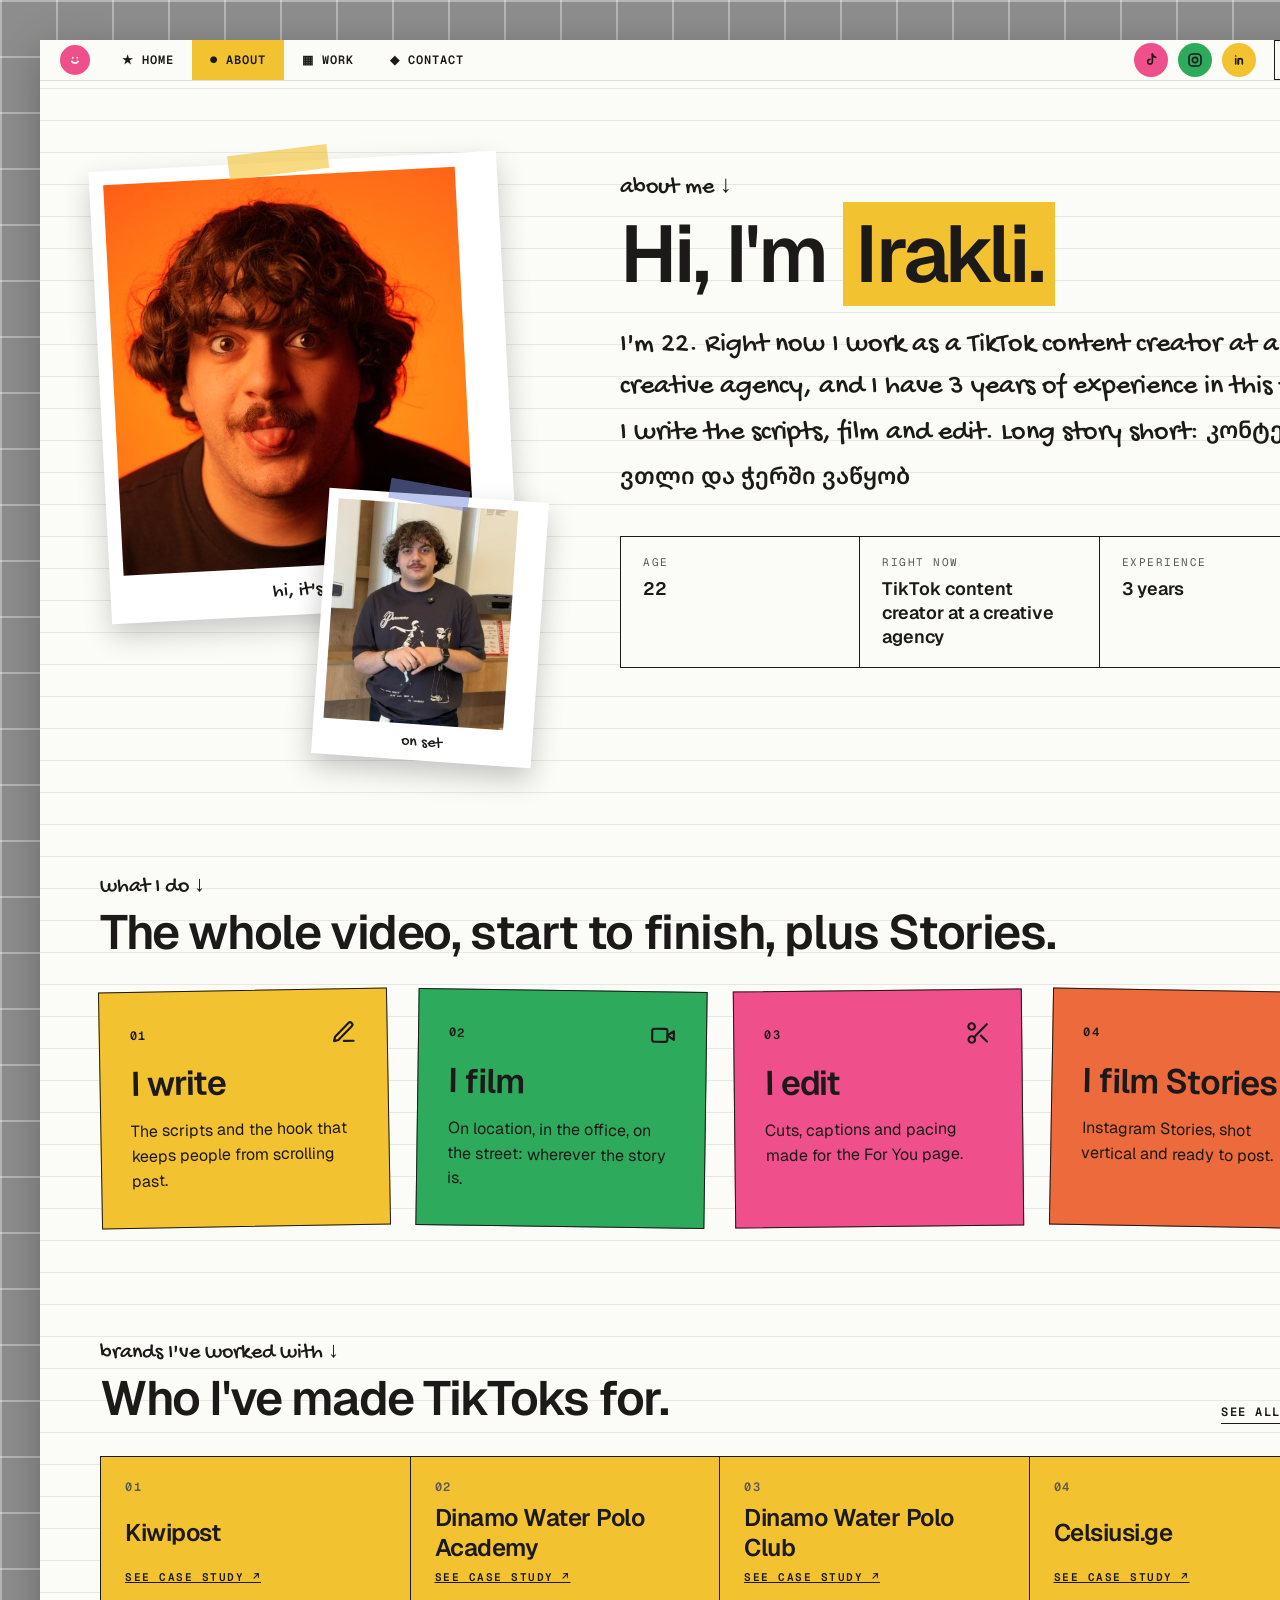
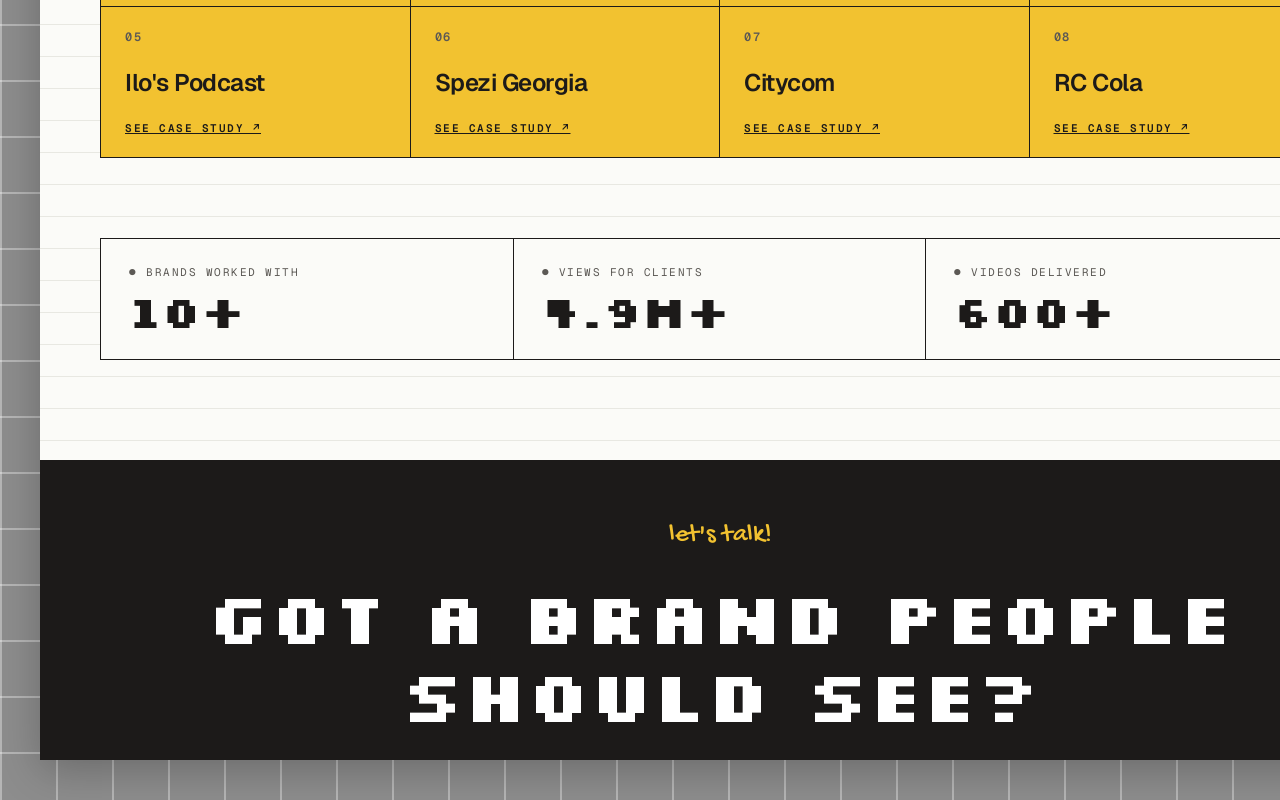
==== About.html @ 54d1d712 "Build portfolio website from the Notebook design Home, About, Work, Contact and 8 case study pages a" ====
<!doctype html>
<html lang="en">
<head>
<meta charset="utf-8">
<meta name="viewport" content="width=1440">
<title>Irakli Jashi — About</title>
<meta name="description" content="Irakli Jashi, TikTok content creator in Tbilisi. Scripting, filming and editing TikToks for brands.">
<meta property="og:title" content="Irakli Jashi — About">
<meta property="og:description" content="Irakli Jashi, TikTok content creator in Tbilisi. Scripting, filming and editing TikToks for brands.">
<meta property="og:image" content="assets/abd678a085ceefcf7ccfa65c8e2dfb7b.jpg">
<link rel="icon" href="assets/favicon.svg" type="image/svg+xml">
<link rel="stylesheet" href="https://fonts.googleapis.com/css2?family=Silkscreen:wght@400;700&amp;family=Gochi+Hand&amp;family=Geist:wght@400;500;600;700&amp;family=Geist+Mono:wght@400;500;600&amp;family=Noto+Sans+Georgian:wght@400;500;600&amp;display=swap">
<style>
body{margin:0;font-family:'Geist',sans-serif;color:#1c1a19;background:#8d8d8d}
a{color:#1c1a19;text-decoration:none}a:hover{color:#ec6a3c}
html{scroll-behavior:smooth}
.lift{transition:transform .35s cubic-bezier(.2,.8,.2,1),box-shadow .35s}
.lift:hover{transform:translateY(-8px);box-shadow:0 26px 40px rgba(0,0,0,.28)}
.wob{transition:transform .2s}
.wob:hover{transform:rotate(-3deg) scale(1.05)}
</style>
<style>#top{margin:0 auto}</style>
</head>
<body>
<div id="top" style="width: 1440px; height: 2400px; box-sizing: border-box; padding: 40px 40px; display: flex; background-color: #8d8d8d; background-image: linear-gradient(rgba(255,255,255,0.35) 2px, transparent 2px), linear-gradient(90deg, rgba(255,255,255,0.35) 2px, transparent 2px); background-size: 56px 56px; font-family: 'Geist', sans-serif">
<div style="flex-grow: 1; display: flex; flex-direction: column; background-color: #fbfbf8; background-image: repeating-linear-gradient(0deg, transparent 0px, transparent 31px, #e8e8e2 31px, #e8e8e2 32px); box-shadow: 0 10px 40px rgba(0,0,0,0.25); overflow: hidden">


<!-- NAV -->
<nav aria-label="Main" style="height: 64px; box-sizing: border-box; padding: 0 20px; display: flex; align-items: center; justify-content: space-between; background: #fbfbf8; border-bottom: 1px solid #deded7">
<div style="display: flex; align-items: center; height: 100%">
<a href="index.html" aria-label="Home" style="width: 30px; height: 30px; border-radius: 50%; background: #ef4f8a; display: flex; align-items: center; justify-content: center; margin-right: 14px">
<svg width="18" height="18" viewBox="0 0 24 24" fill="none" stroke="#ffffff" stroke-width="2.4" stroke-linecap="round"><path d="M8 14c1 1.5 2.4 2.2 4 2.2s3-.7 4-2.2"></path><path d="M9 9v.01"></path><path d="M15 9v.01"></path></svg>
</a>
<a href="index.html" style="height: 100%; display: flex; align-items: center; padding: 0 18px; font-family: 'Geist Mono', monospace; font-size: 12px; font-weight: 600; letter-spacing: 1px">★ HOME</a>
<a href="#top" style="height: 100%; display: flex; align-items: center; padding: 0 18px; font-family: 'Geist Mono', monospace; font-size: 12px; font-weight: 600; letter-spacing: 1px; background: #f2c230">● ABOUT</a>
<a href="Work.html" style="height: 100%; display: flex; align-items: center; padding: 0 18px; font-family: 'Geist Mono', monospace; font-size: 12px; font-weight: 600; letter-spacing: 1px">▦ WORK</a>
<a href="Contact.html" style="height: 100%; display: flex; align-items: center; padding: 0 18px; font-family: 'Geist Mono', monospace; font-size: 12px; font-weight: 600; letter-spacing: 1px">◆ CONTACT</a>
</div>
<div style="display: flex; align-items: center; gap: 10px">
<a class="wob" href="https://www.tiktok.com/@patrickhavingfun" aria-label="TikTok" style="width: 34px; height: 34px; border-radius: 50%; background: #ef4f8a; display: flex; align-items: center; justify-content: center; color: #1c1a19"><svg width="16" height="16" viewBox="0 0 24 24" fill="none" stroke="currentColor" stroke-width="2.4" stroke-linecap="round" stroke-linejoin="round"><path d="M14 3v11.5a3.5 3.5 0 1 1-3.5-3.5"></path><path d="M14 3c.5 2.8 2.4 4.6 5 5"></path></svg></a>
<a class="wob" href="https://www.instagram.com/__patrickkk__/" aria-label="Instagram" style="width: 34px; height: 34px; border-radius: 50%; background: #2eaa5c; display: flex; align-items: center; justify-content: center; color: #1c1a19"><svg width="16" height="16" viewBox="0 0 24 24" fill="none" stroke="currentColor" stroke-width="2.4" stroke-linecap="round" stroke-linejoin="round"><rect x="3" y="3" width="18" height="18" rx="5"></rect><circle cx="12" cy="12" r="4"></circle></svg></a>
<a class="wob" href="https://www.linkedin.com/in/irakli-jashi-490ba789/" aria-label="LinkedIn" style="width: 34px; height: 34px; border-radius: 50%; background: #f2c230; display: flex; align-items: center; justify-content: center; color: #1c1a19"><svg width="16" height="16" viewBox="0 0 24 24" fill="none" stroke="currentColor" stroke-width="2.4" stroke-linecap="round" stroke-linejoin="round"><path d="M7 10v8"></path><path d="M7 6v.01"></path><path d="M11 18v-5a3 3 0 0 1 6 0v5"></path><path d="M11 10v8"></path></svg></a>
<a href="Contact.html" style="margin-left: 8px; height: 38px; padding: 0 16px; border: 1.5px solid #1c1a19; display: flex; align-items: center; gap: 8px; font-family: 'Geist Mono', monospace; font-size: 12px; font-weight: 600; letter-spacing: 1px">♥ CONTACT</a>
</div>
</nav>


<!-- INTRO -->
<section style="position: relative; padding: 80px 60px 0; display: flex; gap: 80px; align-items: flex-start">
<div style="position: relative; width: 440px; height: 600px; flex-shrink: 0">
<div style="position: absolute; left: 0; top: 0; width: 380px; padding: 14px 14px 48px; background: #ffffff; box-shadow: 0 12px 28px rgba(0,0,0,0.2); transform: rotate(-3deg)">
<img src="assets/abd678a085ceefcf7ccfa65c8e2dfb7b.jpg" alt="Irakli Jashi sticking his tongue out against an orange backdrop" style="width: 352px; height: 391px; object-fit: cover; display: block">
<div style="position: absolute; bottom: 12px; left: 0; right: 0; text-align: center; font-family: 'Gochi Hand', cursive; font-size: 20px">hi, it's me!</div>
<span style="position: absolute; left: 140px; top: -12px; width: 100px; height: 24px; background: rgba(242,194,48,0.6); transform: rotate(-4deg)"></span>
</div>
<div style="position: absolute; right: 0; bottom: 0; width: 200px; padding: 10px 10px 36px; background: #ffffff; box-shadow: 0 12px 28px rgba(0,0,0,0.22); transform: rotate(4deg)">
<img src="assets/63efd6d18c43aeaea1e216b9ceeee329.jpg" alt="Irakli Jashi on set in a showroom, in a Paramore T-shirt with a clip-on mic" style="width: 180px; height: 220px; object-fit: cover; display: block">
<div style="position: absolute; bottom: 8px; left: 0; right: 0; text-align: center; font-family: 'Gochi Hand', cursive; font-size: 16px">on set</div>
<span style="position: absolute; left: 60px; top: -10px; width: 80px; height: 20px; background: rgba(120,140,220,0.5); transform: rotate(6deg)"></span>
</div>
</div>
<div style="flex-grow: 1; padding-top: 10px; display: flex; flex-direction: column">
<span style="font-family: 'Gochi Hand', cursive; font-size: 24px">about me ↓</span>
<h1 style="margin: 10px 0 0; font-size: 80px; line-height: 84px; font-weight: 600; letter-spacing: -2.8px">Hi, I'm <span style="background: #f2c230; padding: 0 12px">Irakli.</span></h1>
<p style="margin: 28px 0 0; font-family: 'Gochi Hand', cursive; font-size: 28px; line-height: 42px; color: #1c1a19">I'm 22. Right now I work as a TikTok content creator at a creative agency, and I have 3 years of experience in this field. I write the scripts, film and edit. Long story short: <span style="font-family: 'Noto Sans Georgian', sans-serif; font-size: 23px; font-weight: 600">კონტენტს ვთლი და ჭერში ვაწყობ</span></p>
<div style="margin-top: 36px; display: grid; grid-template-columns: repeat(3, minmax(0, 1fr)); border: 1.5px solid #1c1a19; background: #fbfbf8">
<div style="padding: 18px 22px; border-right: 1.5px solid #1c1a19; display: flex; flex-direction: column; gap: 8px"><span style="font-family: 'Geist Mono', monospace; font-size: 11px; letter-spacing: 1.5px; color: #5c5955">AGE</span><span style="font-size: 18px; line-height: 24px; font-weight: 600">22</span></div>
<div style="padding: 18px 22px; border-right: 1.5px solid #1c1a19; display: flex; flex-direction: column; gap: 8px"><span style="font-family: 'Geist Mono', monospace; font-size: 11px; letter-spacing: 1.5px; color: #5c5955">RIGHT NOW</span><span style="font-size: 18px; line-height: 24px; font-weight: 600">TikTok content creator at a creative agency</span></div>
<div style="padding: 18px 22px; display: flex; flex-direction: column; gap: 8px"><span style="font-family: 'Geist Mono', monospace; font-size: 11px; letter-spacing: 1.5px; color: #5c5955">EXPERIENCE</span><span style="font-size: 18px; line-height: 24px; font-weight: 600">3 years</span></div>
</div>
</div>
</section>

<!-- WHAT I DO -->
<section style="padding: 110px 60px 0; display: flex; flex-direction: column; gap: 32px">
<div style="display: flex; flex-direction: column; gap: 6px">
<span style="font-family: 'Gochi Hand', cursive; font-size: 22px">what I do ↓</span>
<h2 style="margin: 0; font-size: 48px; line-height: 52px; font-weight: 600; letter-spacing: -1.4px">The whole video, start to finish, plus Stories.</h2>
</div>
<div style="display: grid; grid-template-columns: repeat(4, minmax(0, 1fr)); gap: 28px">
<div class="lift" style="padding: 30px 30px 34px; background: #f2c230; color: #1c1a19; border: 1.5px solid #1c1a19; display: flex; flex-direction: column; gap: 16px; transform: rotate(-1deg)">
<div style="display: flex; justify-content: space-between; align-items: center"><span style="font-family: 'Geist Mono', monospace; font-size: 12px; font-weight: 600; letter-spacing: 1.5px">01</span><svg width="26" height="26" viewBox="0 0 24 24" fill="none" stroke="currentColor" stroke-width="2" stroke-linecap="round" stroke-linejoin="round"><path d="M12 20h9"></path><path d="M16.5 3.5a2.1 2.1 0 0 1 3 3L7 19l-4 1 1-4z"></path></svg></div>
<span style="font-size: 34px; line-height: 38px; font-weight: 600; letter-spacing: -1px">I write</span>
<span style="font-size: 16px; line-height: 25px">The scripts and the hook that keeps people from scrolling past.</span>
</div>
<div class="lift" style="padding: 30px 30px 34px; background: #2eaa5c; color: #1c1a19; border: 1.5px solid #1c1a19; display: flex; flex-direction: column; gap: 16px; transform: rotate(0.8deg)">
<div style="display: flex; justify-content: space-between; align-items: center"><span style="font-family: 'Geist Mono', monospace; font-size: 12px; font-weight: 600; letter-spacing: 1.5px">02</span><svg width="26" height="26" viewBox="0 0 24 24" fill="none" stroke="currentColor" stroke-width="2" stroke-linecap="round" stroke-linejoin="round"><rect x="2" y="6" width="14" height="12" rx="2"></rect><path d="M22 8l-6 4 6 4z"></path></svg></div>
<span style="font-size: 34px; line-height: 38px; font-weight: 600; letter-spacing: -1px">I film</span>
<span style="font-size: 16px; line-height: 25px">On location, in the office, on the street: wherever the story is.</span>
</div>
<div class="lift" style="padding: 30px 30px 34px; background: #ef4f8a; color: #1c1a19; border: 1.5px solid #1c1a19; display: flex; flex-direction: column; gap: 16px; transform: rotate(-0.6deg)">
<div style="display: flex; justify-content: space-between; align-items: center"><span style="font-family: 'Geist Mono', monospace; font-size: 12px; font-weight: 600; letter-spacing: 1.5px">03</span><svg width="26" height="26" viewBox="0 0 24 24" fill="none" stroke="currentColor" stroke-width="2" stroke-linecap="round" stroke-linejoin="round"><circle cx="6" cy="6" r="3"></circle><circle cx="6" cy="18" r="3"></circle><path d="M20 4L8.1 15.9"></path><path d="M14.5 14.5L20 20"></path></svg></div>
<span style="font-size: 34px; line-height: 38px; font-weight: 600; letter-spacing: -1px">I edit</span>
<span style="font-size: 16px; line-height: 25px">Cuts, captions and pacing made for the For You page.</span>
</div>
<div class="lift" style="padding: 30px 30px 34px; background: #ec6a3c; color: #1c1a19; border: 1.5px solid #1c1a19; display: flex; flex-direction: column; gap: 16px; transform: rotate(1deg)">
<div style="display: flex; justify-content: space-between; align-items: center"><span style="font-family: 'Geist Mono', monospace; font-size: 12px; font-weight: 600; letter-spacing: 1.5px">04</span><svg width="26" height="26" viewBox="0 0 24 24" fill="none" stroke="currentColor" stroke-width="2" stroke-linecap="round" stroke-linejoin="round"><rect x="3" y="3" width="18" height="18" rx="5"></rect><circle cx="12" cy="12" r="4"></circle><path d="M17.5 6.5v.01"></path></svg></div>
<span style="font-size: 34px; line-height: 38px; font-weight: 600; letter-spacing: -1px">I film Stories</span>
<span style="font-size: 16px; line-height: 25px">Instagram Stories, shot vertical and ready to post.</span>
</div>
</div>
</section>

<!-- BRANDS -->
<section style="padding: 110px 60px 0; display: flex; flex-direction: column; gap: 32px">
<div style="display: flex; justify-content: space-between; align-items: flex-end">
<div style="display: flex; flex-direction: column; gap: 6px">
<span style="font-family: 'Gochi Hand', cursive; font-size: 22px">brands I've worked with ↓</span>
<h2 style="margin: 0; font-size: 48px; line-height: 52px; font-weight: 600; letter-spacing: -1.4px">Who I've made TikToks for.</h2>
</div>
<a href="Work.html" style="font-family: 'Geist Mono', monospace; font-size: 12px; font-weight: 600; letter-spacing: 1.5px; border-bottom: 1.5px solid #1c1a19; padding-bottom: 3px">SEE ALL WORK →</a>
</div>
<div style="display: grid; grid-template-columns: repeat(4, minmax(0, 1fr)); border: 1.5px solid #1c1a19; background: #fbfbf8">
<a class="wob" href="Project08.html" style="height: 150px; box-sizing: border-box; padding: 22px 24px; border-right: 1.5px solid #1c1a19; border-bottom: 1.5px solid #1c1a19; background: #f2c230; display: flex; flex-direction: column; justify-content: space-between"><span style="font-family: 'Geist Mono', monospace; font-size: 12px; font-weight: 600; letter-spacing: 1.5px; color: #5c5955">01</span><span style="font-size: 24px; line-height: 30px; font-weight: 600; letter-spacing: -0.5px">Kiwipost</span><span style="font-family: 'Geist Mono', monospace; font-size: 11px; font-weight: 600; letter-spacing: 1.5px; text-decoration: underline">SEE CASE STUDY ↗</span></a>
<a class="wob" href="Project03.html" style="height: 150px; box-sizing: border-box; padding: 22px 24px; border-right: 1.5px solid #1c1a19; border-bottom: 1.5px solid #1c1a19; background: #f2c230; display: flex; flex-direction: column; justify-content: space-between"><span style="font-family: 'Geist Mono', monospace; font-size: 12px; font-weight: 600; letter-spacing: 1.5px; color: #5c5955">02</span><span style="font-size: 24px; line-height: 30px; font-weight: 600; letter-spacing: -0.5px">Dinamo Water Polo Academy</span><span style="font-family: 'Geist Mono', monospace; font-size: 11px; font-weight: 600; letter-spacing: 1.5px; text-decoration: underline">SEE CASE STUDY ↗</span></a>
<a class="wob" href="Project04.html" style="height: 150px; box-sizing: border-box; padding: 22px 24px; border-right: 1.5px solid #1c1a19; border-bottom: 1.5px solid #1c1a19; background: #f2c230; display: flex; flex-direction: column; justify-content: space-between"><span style="font-family: 'Geist Mono', monospace; font-size: 12px; font-weight: 600; letter-spacing: 1.5px; color: #5c5955">03</span><span style="font-size: 24px; line-height: 30px; font-weight: 600; letter-spacing: -0.5px">Dinamo Water Polo Club</span><span style="font-family: 'Geist Mono', monospace; font-size: 11px; font-weight: 600; letter-spacing: 1.5px; text-decoration: underline">SEE CASE STUDY ↗</span></a>
<a class="wob" href="Project07.html" style="height: 150px; box-sizing: border-box; padding: 22px 24px; border-bottom: 1.5px solid #1c1a19; background: #f2c230; display: flex; flex-direction: column; justify-content: space-between"><span style="font-family: 'Geist Mono', monospace; font-size: 12px; font-weight: 600; letter-spacing: 1.5px; color: #5c5955">04</span><span style="font-size: 24px; line-height: 30px; font-weight: 600; letter-spacing: -0.5px">Celsiusi.ge</span><span style="font-family: 'Geist Mono', monospace; font-size: 11px; font-weight: 600; letter-spacing: 1.5px; text-decoration: underline">SEE CASE STUDY ↗</span></a>
<a class="wob" href="Project05.html" style="height: 150px; box-sizing: border-box; padding: 22px 24px; border-right: 1.5px solid #1c1a19; background: #f2c230; display: flex; flex-direction: column; justify-content: space-between"><span style="font-family: 'Geist Mono', monospace; font-size: 12px; font-weight: 600; letter-spacing: 1.5px; color: #5c5955">05</span><span style="font-size: 24px; line-height: 30px; font-weight: 600; letter-spacing: -0.5px">Ilo's Podcast</span><span style="font-family: 'Geist Mono', monospace; font-size: 11px; font-weight: 600; letter-spacing: 1.5px; text-decoration: underline">SEE CASE STUDY ↗</span></a>
<a class="wob" href="Project02.html" style="height: 150px; box-sizing: border-box; padding: 22px 24px; border-right: 1.5px solid #1c1a19; background: #f2c230; display: flex; flex-direction: column; justify-content: space-between"><span style="font-family: 'Geist Mono', monospace; font-size: 12px; font-weight: 600; letter-spacing: 1.5px; color: #5c5955">06</span><span style="font-size: 24px; line-height: 30px; font-weight: 600; letter-spacing: -0.5px">Spezi Georgia</span><span style="font-family: 'Geist Mono', monospace; font-size: 11px; font-weight: 600; letter-spacing: 1.5px; text-decoration: underline">SEE CASE STUDY ↗</span></a>
<a class="wob" href="Project01.html" style="height: 150px; box-sizing: border-box; padding: 22px 24px; border-right: 1.5px solid #1c1a19; background: #f2c230; display: flex; flex-direction: column; justify-content: space-between"><span style="font-family: 'Geist Mono', monospace; font-size: 12px; font-weight: 600; letter-spacing: 1.5px; color: #5c5955">07</span><span style="font-size: 24px; line-height: 30px; font-weight: 600; letter-spacing: -0.5px">Citycom</span><span style="font-family: 'Geist Mono', monospace; font-size: 11px; font-weight: 600; letter-spacing: 1.5px; text-decoration: underline">SEE CASE STUDY ↗</span></a>
<a class="wob" href="Project06.html" style="height: 150px; box-sizing: border-box; padding: 22px 24px; background: #f2c230; display: flex; flex-direction: column; justify-content: space-between"><span style="font-family: 'Geist Mono', monospace; font-size: 12px; font-weight: 600; letter-spacing: 1.5px; color: #5c5955">08</span><span style="font-size: 24px; line-height: 30px; font-weight: 600; letter-spacing: -0.5px">RC Cola</span><span style="font-family: 'Geist Mono', monospace; font-size: 11px; font-weight: 600; letter-spacing: 1.5px; text-decoration: underline">SEE CASE STUDY ↗</span></a>
</div>
</section>

<!-- STATS -->
<section style="padding: 80px 60px 0">
<div style="display: grid; grid-template-columns: repeat(3, minmax(0, 1fr)); border: 1.5px solid #1c1a19; background: #fbfbf8">
<div style="padding: 26px 28px; border-right: 1.5px solid #1c1a19; display: flex; flex-direction: column; gap: 10px"><span style="font-family: &quot;Geist Mono&quot;, monospace; font-size: 11px; letter-spacing: 1.5px; color: rgb(92, 89, 85)">● BRANDS WORKED WITH</span><span style="font-family: Silkscreen, monospace; font-weight: 700; font-size: 44px; line-height: 44px">10+</span></div>
<div style="padding: 26px 28px; border-right: 1.5px solid #1c1a19; display: flex; flex-direction: column; gap: 10px"><span style="font-family: &quot;Geist Mono&quot;, monospace; font-size: 11px; letter-spacing: 1.5px; color: rgb(92, 89, 85)">● VIEWS FOR CLIENTS</span><span style="font-family: Silkscreen, monospace; font-weight: 700; font-size: 44px; line-height: 44px">4.9M+</span></div>
<div style="padding: 26px 28px; display: flex; flex-direction: column; gap: 10px"><span style="font-family: &quot;Geist Mono&quot;, monospace; font-size: 11px; letter-spacing: 1.5px; color: rgb(92, 89, 85)">● VIDEOS DELIVERED</span><span style="font-family: Silkscreen, monospace; font-weight: 700; font-size: 44px; line-height: 44px">600+</span></div>
</div>
</section>

<!-- CONTACT -->
<section id="contact" style="flex-grow: 1; margin-top: 100px; display: flex; flex-direction: column; align-items: center; justify-content: center; gap: 26px; background: #1c1a19; color: #ffffff; padding: 60px">
<span style="font-family: 'Gochi Hand', cursive; font-size: 26px; color: #f2c230">let's talk!</span>
<h2 style="margin: 0; text-align: center; font-family: 'Silkscreen', monospace; font-weight: 700; font-size: 72px; line-height: 78px">GOT A BRAND PEOPLE<br>SHOULD SEE?</h2>
<a href="mailto:jashiirakli77@gmail.com" style="font-family: 'Geist Mono', monospace; font-size: 20px; color: #ffffff; border-bottom: 2px solid #ec6a3c; padding-bottom: 4px">jashiirakli77@gmail.com</a>
<span style="font-family: 'Geist Mono', monospace; font-size: 13px; letter-spacing: 1.5px; color: #c9c6c0">BASED IN TBILISI · GEORGIAN &amp; ENGLISH · FREELANCE &amp; PART-TIME</span>
<a href="https://wa.me/995598922935" style="font-family: 'Geist Mono', monospace; font-size: 16px; color: #ffffff">+995 598 92 29 35</a>
<div style="margin-top: 20px; display: flex; gap: 14px">
<a class="wob" href="https://www.tiktok.com/@patrickhavingfun" style="height: 52px; padding: 0 22px; background: #ef4f8a; color: #1c1a19; display: flex; align-items: center; gap: 10px; font-weight: 600; font-size: 17px"><svg width="20" height="20" viewBox="0 0 24 24" fill="none" stroke="currentColor" stroke-width="2.2" stroke-linecap="round" stroke-linejoin="round"><path d="M14 3v11.5a3.5 3.5 0 1 1-3.5-3.5"></path><path d="M14 3c.5 2.8 2.4 4.6 5 5"></path></svg>TikTok</a>
<a class="wob" href="https://www.instagram.com/__patrickkk__/" style="height: 52px; padding: 0 22px; background: #2eaa5c; color: #1c1a19; display: flex; align-items: center; gap: 10px; font-weight: 600; font-size: 17px"><svg width="20" height="20" viewBox="0 0 24 24" fill="none" stroke="currentColor" stroke-width="2.2" stroke-linecap="round" stroke-linejoin="round"><rect x="3" y="3" width="18" height="18" rx="5"></rect><circle cx="12" cy="12" r="4"></circle></svg>Instagram</a>
<a class="wob" href="https://www.linkedin.com/in/irakli-jashi-490ba789/" style="height: 52px; padding: 0 22px; background: #f2c230; color: #1c1a19; display: flex; align-items: center; gap: 10px; font-weight: 600; font-size: 17px"><svg width="20" height="20" viewBox="0 0 24 24" fill="none" stroke="currentColor" stroke-width="2.2" stroke-linecap="round" stroke-linejoin="round"><path d="M7 10v8"></path><path d="M7 6v.01"></path><path d="M11 18v-5a3 3 0 0 1 6 0v5"></path><path d="M11 10v8"></path></svg>LinkedIn</a>
<a class="wob" href="https://wa.me/995598922935" style="height: 52px; padding: 0 22px; background: #ffffff; color: #1c1a19; display: flex; align-items: center; gap: 10px; font-weight: 600; font-size: 17px"><svg width="20" height="20" viewBox="0 0 24 24" fill="none" stroke="currentColor" stroke-width="2.2" stroke-linecap="round" stroke-linejoin="round"><path d="M3 21l1.7-5A8.5 8.5 0 1 1 8 19.4z"></path><path d="M9 9.5c.3 2 2.2 4.2 4.5 5l1.3-1.3 2 1-.5 1.6c-3.6.4-7.9-3.8-7.6-7.4l1.6-.5 1 2z"></path></svg>WhatsApp</a>
</div>
<span style="margin-top: 30px; font-family: 'Geist Mono', monospace; font-size: 11px; letter-spacing: 1.5px; color: #9a9892">© 2026 IRAKLI JASHI · MADE WITH TOO MANY TAKES</span>
</section>

</div>
</div>
</body>
</html>
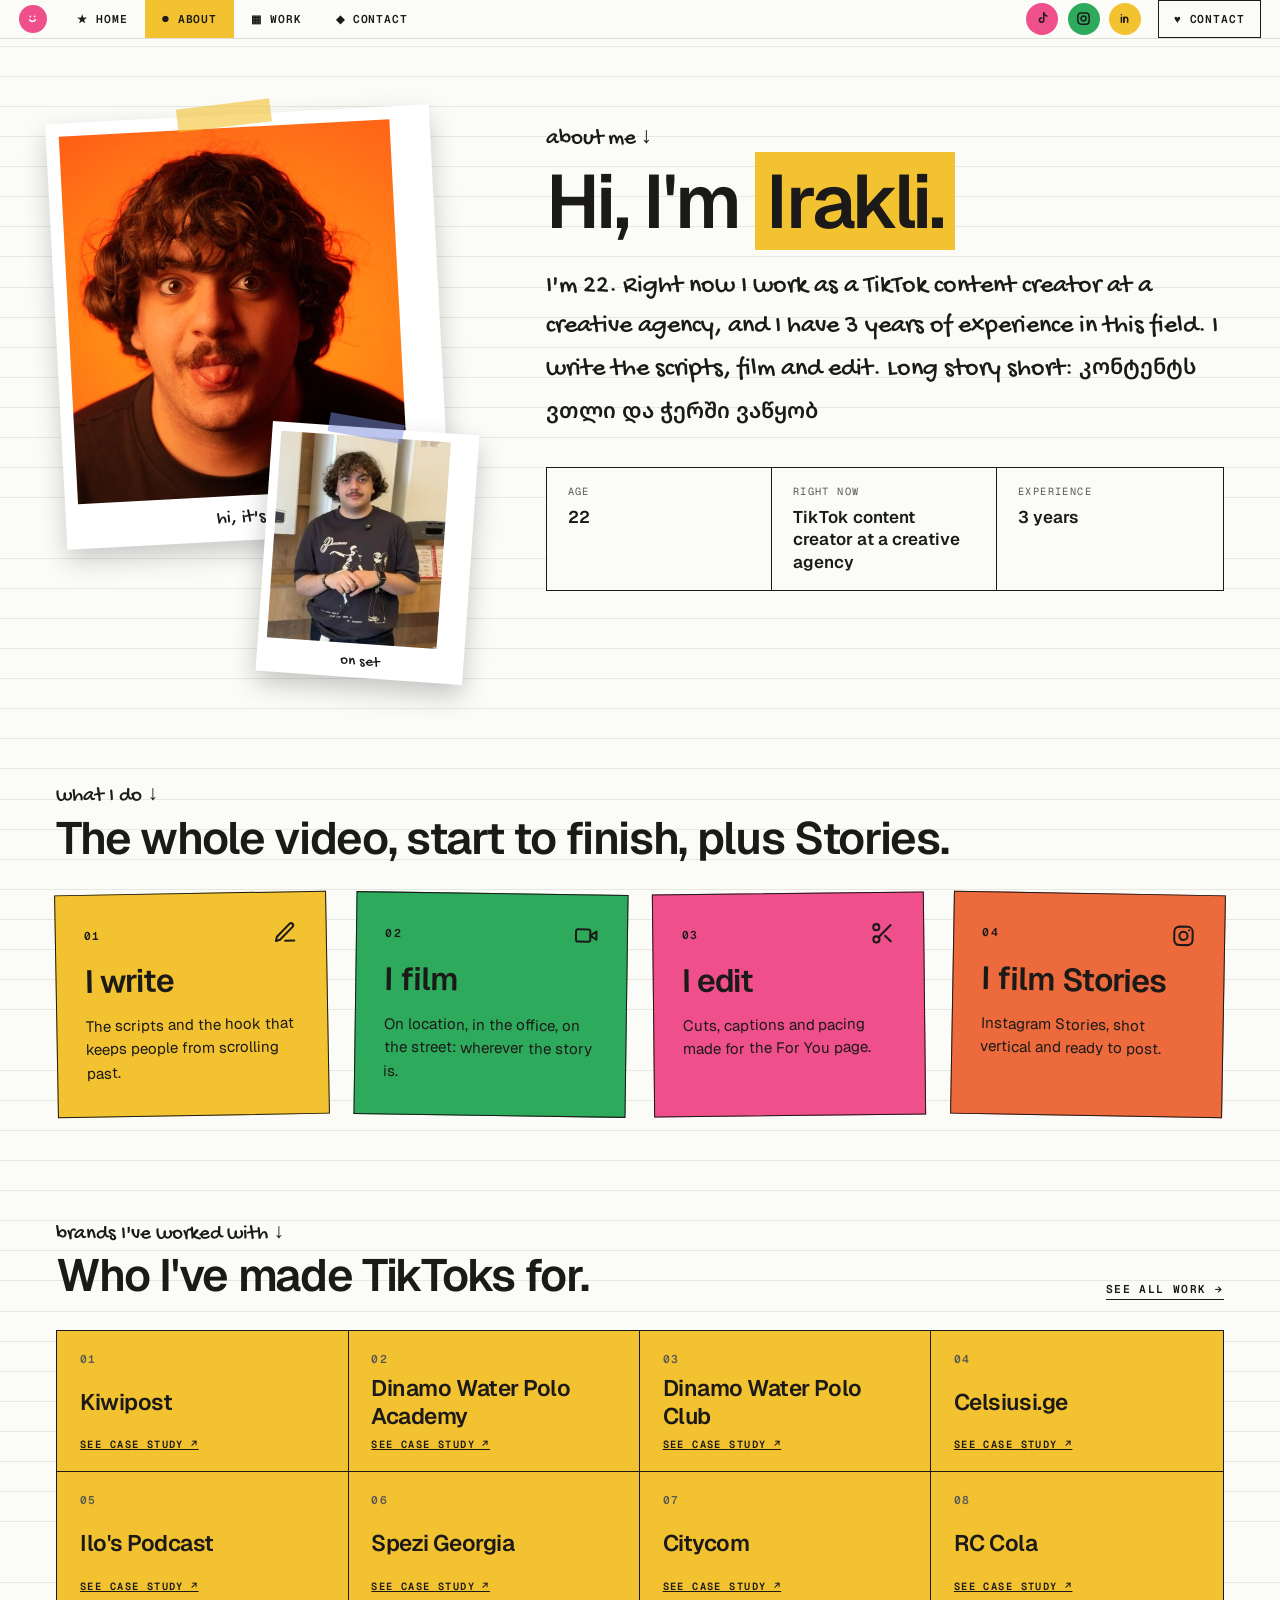
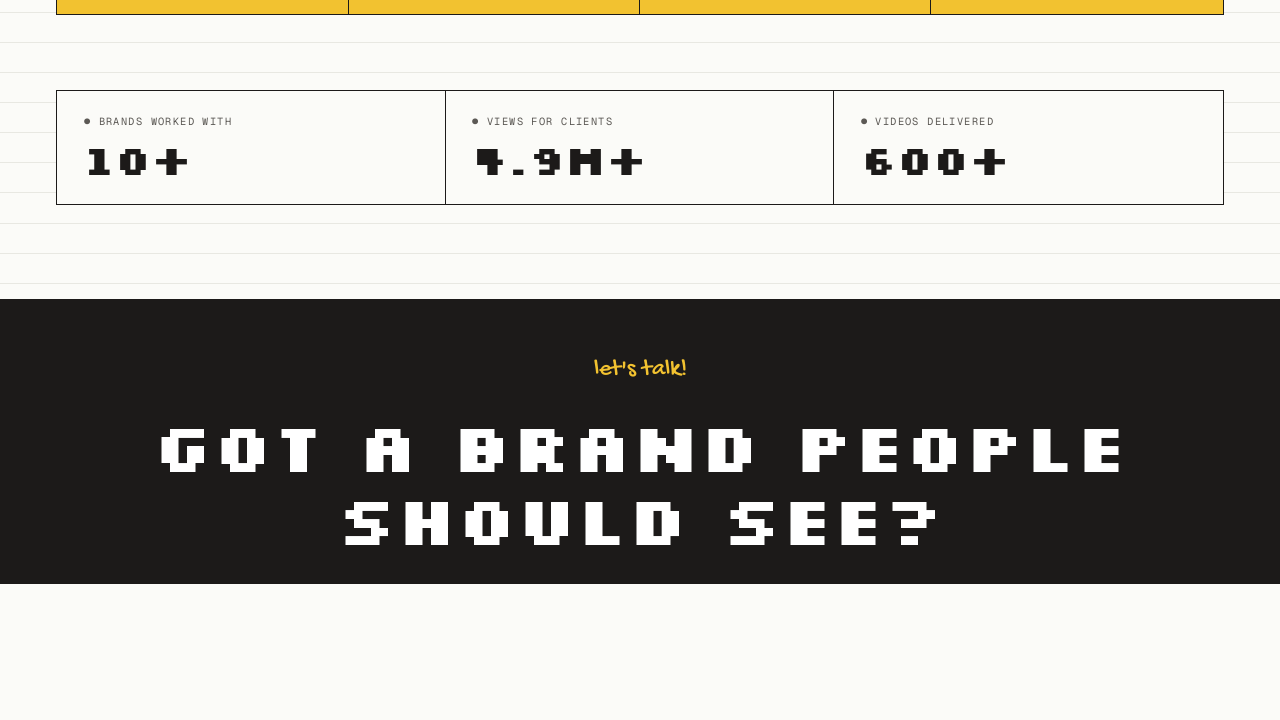
==== commit 28e70dae: "Fill the browser window: drop the canvas frame and scale pages to fit Co-Authored-By: Claude Opus 5." ====
--- a/About.html
+++ b/About.html
@@ -2,7 +2,7 @@
 <html lang="en">
 <head>
 <meta charset="utf-8">
-<meta name="viewport" content="width=1440">
+<meta name="viewport" content="width=device-width, initial-scale=1">
 <title>Irakli Jashi — About</title>
 <meta name="description" content="Irakli Jashi, TikTok content creator in Tbilisi. Scripting, filming and editing TikToks for brands.">
 <meta property="og:title" content="Irakli Jashi — About">
@@ -19,11 +19,12 @@
 .wob{transition:transform .2s}
 .wob:hover{transform:rotate(-3deg) scale(1.05)}
 </style>
-<style>#top{margin:0 auto}</style>
+<style>html,body{background:#fbfbf8;overflow-x:hidden}#top{margin:0 auto;background:none!important}</style>
+<script>function fit(){document.documentElement.style.zoom=Math.max(window.innerWidth,320)/1360}fit();addEventListener('resize',fit)</script>
 </head>
 <body>
-<div id="top" style="width: 1440px; height: 2400px; box-sizing: border-box; padding: 40px 40px; display: flex; background-color: #8d8d8d; background-image: linear-gradient(rgba(255,255,255,0.35) 2px, transparent 2px), linear-gradient(90deg, rgba(255,255,255,0.35) 2px, transparent 2px); background-size: 56px 56px; font-family: 'Geist', sans-serif">
-<div style="flex-grow: 1; display: flex; flex-direction: column; background-color: #fbfbf8; background-image: repeating-linear-gradient(0deg, transparent 0px, transparent 31px, #e8e8e2 31px, #e8e8e2 32px); box-shadow: 0 10px 40px rgba(0,0,0,0.25); overflow: hidden">
+<div id="top" style="width: 1360px; height: 2320px; box-sizing: border-box; padding: 0; display: flex; background-color: #8d8d8d; background-image: linear-gradient(rgba(255,255,255,0.35) 2px, transparent 2px), linear-gradient(90deg, rgba(255,255,255,0.35) 2px, transparent 2px); background-size: 56px 56px; font-family: 'Geist', sans-serif">
+<div style="flex-grow: 1; display: flex; flex-direction: column; background-color: #fbfbf8; background-image: repeating-linear-gradient(0deg, transparent 0px, transparent 31px, #e8e8e2 31px, #e8e8e2 32px); overflow: hidden">
 
 
 <!-- NAV -->
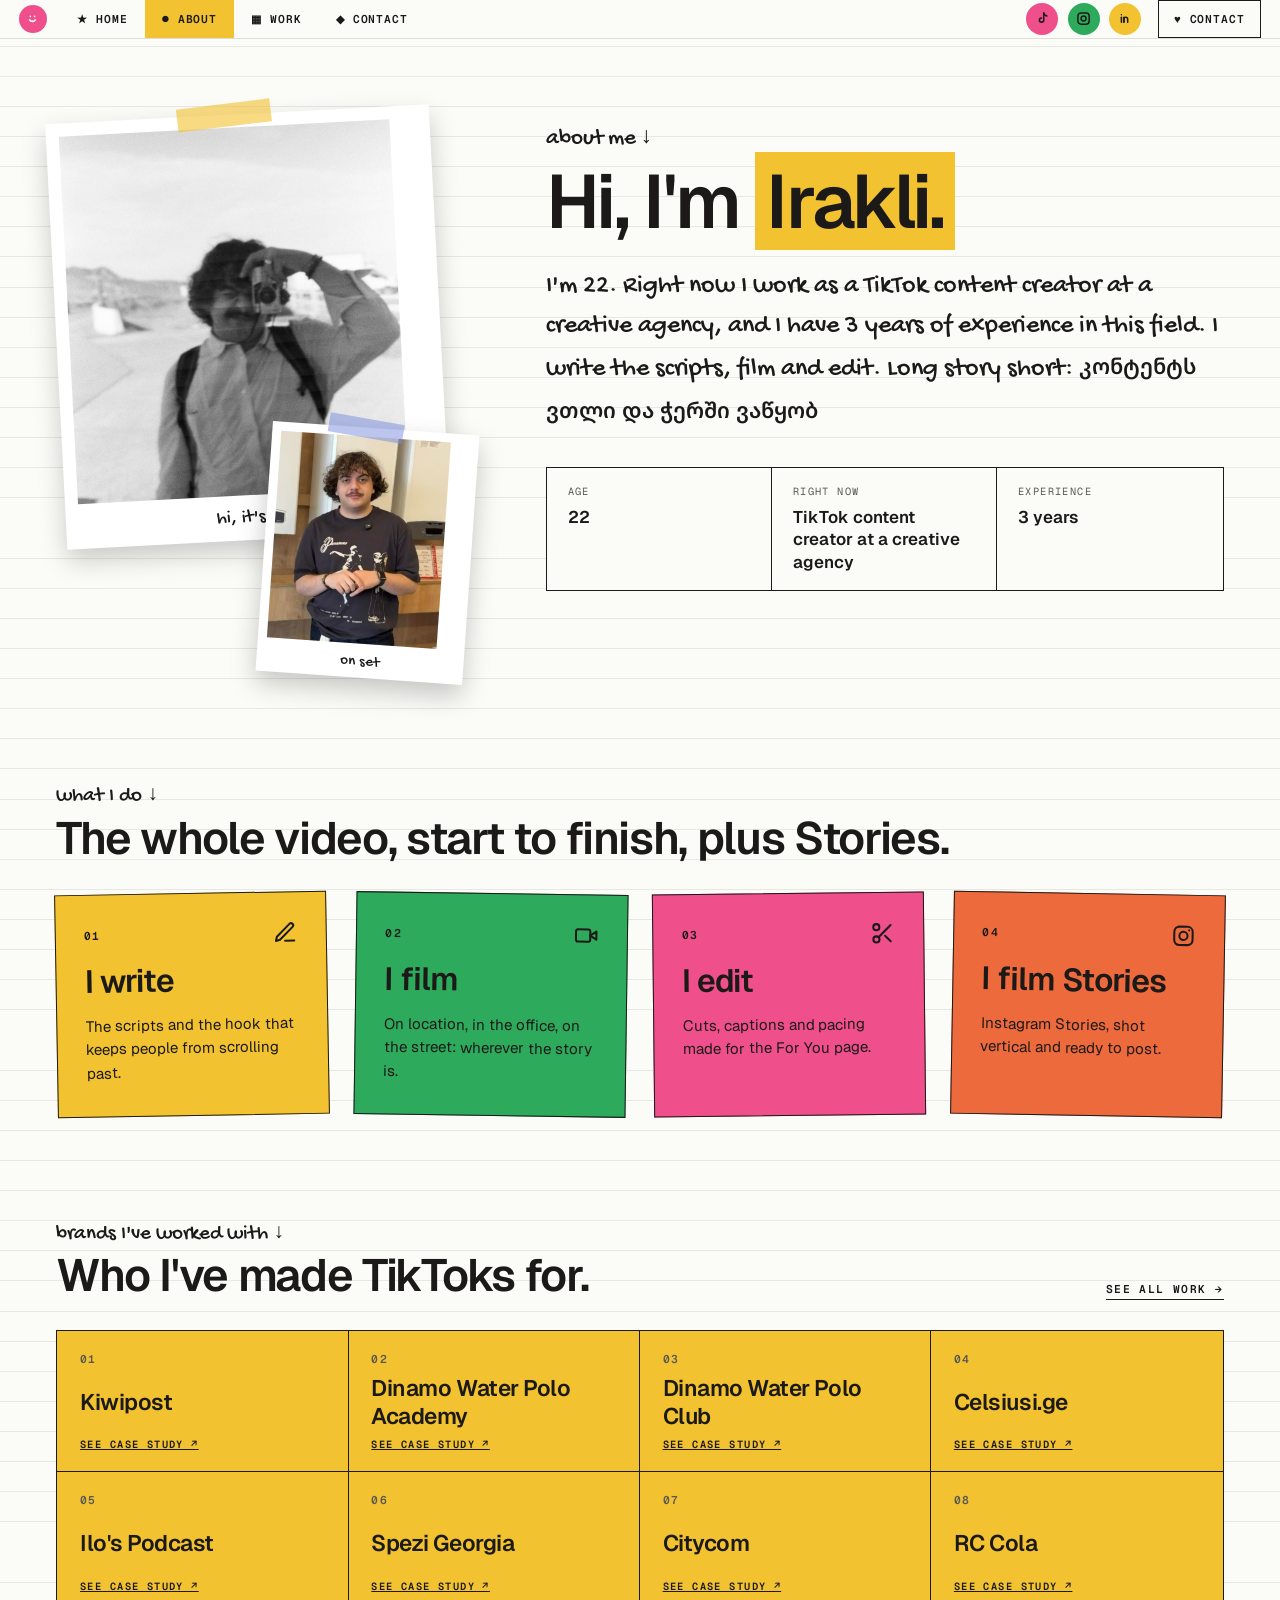
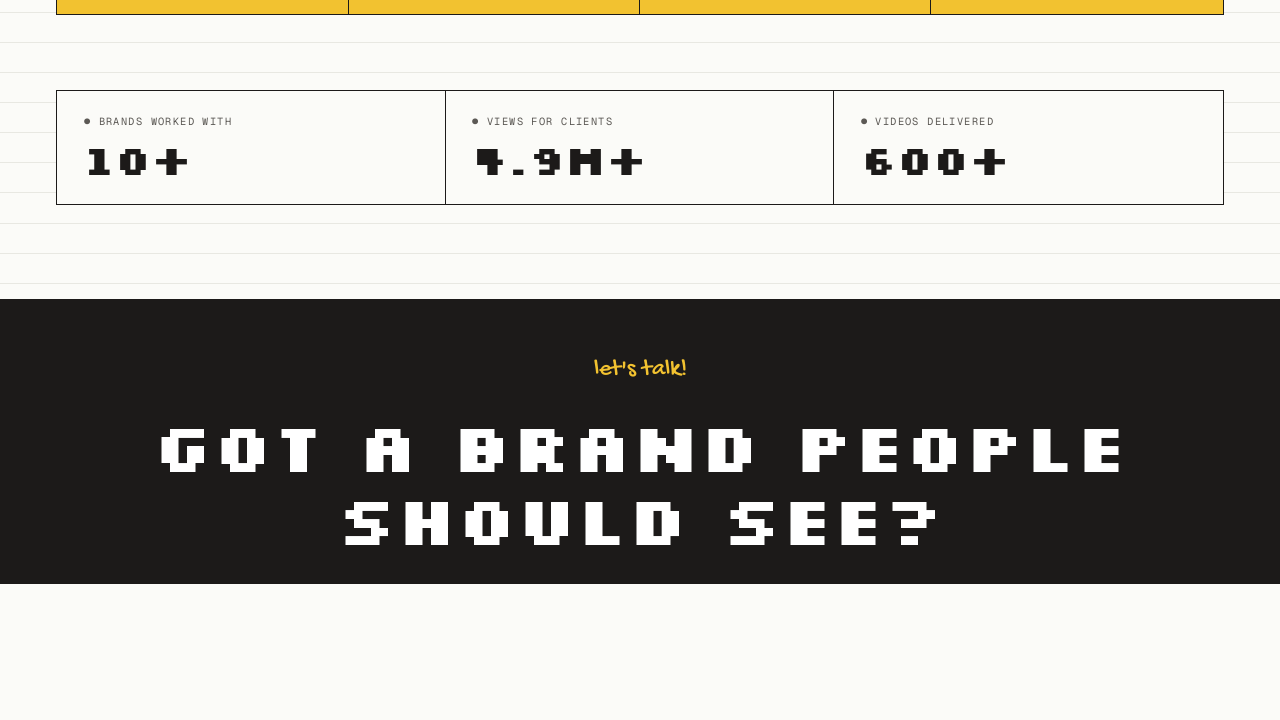
==== commit 9a979c87: "Replace the orange portrait with the new black and white photo The home page polaroid caption now re" ====
--- a/About.html
+++ b/About.html
@@ -7,7 +7,7 @@
 <meta name="description" content="Irakli Jashi, TikTok content creator in Tbilisi. Scripting, filming and editing TikToks for brands.">
 <meta property="og:title" content="Irakli Jashi — About">
 <meta property="og:description" content="Irakli Jashi, TikTok content creator in Tbilisi. Scripting, filming and editing TikToks for brands.">
-<meta property="og:image" content="assets/abd678a085ceefcf7ccfa65c8e2dfb7b.jpg">
+<meta property="og:image" content="assets/428924a46bc8e9712ab8777692a8602a.jpg">
 <link rel="icon" href="assets/favicon.svg" type="image/svg+xml">
 <link rel="stylesheet" href="https://fonts.googleapis.com/css2?family=Silkscreen:wght@400;700&amp;family=Gochi+Hand&amp;family=Geist:wght@400;500;600;700&amp;family=Geist+Mono:wght@400;500;600&amp;family=Noto+Sans+Georgian:wght@400;500;600&amp;display=swap">
 <style>
@@ -20,9 +20,10 @@
 .wob:hover{transform:rotate(-3deg) scale(1.05)}
 </style>
 <style>html,body{background:#fbfbf8;overflow-x:hidden}#top{margin:0 auto;background:none!important}</style>
-<script>function fit(){document.documentElement.style.zoom=Math.max(window.innerWidth,320)/1360}fit();addEventListener('resize',fit)</script>
+<link rel="stylesheet" href="assets/mobile.css">
+<script>function fit(){var w=window.innerWidth;document.documentElement.style.zoom=w<=820?1:w/1360}fit();addEventListener('resize',fit)</script>
 </head>
-<body>
+<body class="page-about">
 <div id="top" style="width: 1360px; height: 2320px; box-sizing: border-box; padding: 0; display: flex; background-color: #8d8d8d; background-image: linear-gradient(rgba(255,255,255,0.35) 2px, transparent 2px), linear-gradient(90deg, rgba(255,255,255,0.35) 2px, transparent 2px); background-size: 56px 56px; font-family: 'Geist', sans-serif">
 <div style="flex-grow: 1; display: flex; flex-direction: column; background-color: #fbfbf8; background-image: repeating-linear-gradient(0deg, transparent 0px, transparent 31px, #e8e8e2 31px, #e8e8e2 32px); overflow: hidden">
 
@@ -51,7 +52,7 @@
 <section style="position: relative; padding: 80px 60px 0; display: flex; gap: 80px; align-items: flex-start">
 <div style="position: relative; width: 440px; height: 600px; flex-shrink: 0">
 <div style="position: absolute; left: 0; top: 0; width: 380px; padding: 14px 14px 48px; background: #ffffff; box-shadow: 0 12px 28px rgba(0,0,0,0.2); transform: rotate(-3deg)">
-<img src="assets/abd678a085ceefcf7ccfa65c8e2dfb7b.jpg" alt="Irakli Jashi sticking his tongue out against an orange backdrop" style="width: 352px; height: 391px; object-fit: cover; display: block">
+<img src="assets/428924a46bc8e9712ab8777692a8602a.jpg" alt="Black and white photo of Irakli Jashi taking a picture with a film camera" style="width: 352px; height: 391px; object-fit: cover; object-position: 50% 32%; display: block">
 <div style="position: absolute; bottom: 12px; left: 0; right: 0; text-align: center; font-family: 'Gochi Hand', cursive; font-size: 20px">hi, it's me!</div>
 <span style="position: absolute; left: 140px; top: -12px; width: 100px; height: 24px; background: rgba(242,194,48,0.6); transform: rotate(-4deg)"></span>
 </div>
--- a/assets/mobile.css
+++ b/assets/mobile.css
@@ -0,0 +1,138 @@
+/* Phone layout. The pages are built with inline styles for a 1360px desktop,
+   so these rules override them (hence !important) below 820px. */
+@media (max-width: 820px) {
+  #top { width: 100% !important; height: auto !important; min-height: 100vh; }
+  #top * { max-width: 100%; }
+  #top img, #top video { height: auto; }
+
+  /* nav: page links only, socials live in the footer */
+  nav { height: 56px !important; padding: 0 8px !important; }
+  nav > div:last-child { display: none !important; }
+  nav > div:first-child { width: 100%; justify-content: space-between; }
+  nav > div:first-child > a { padding: 0 9px !important; font-size: 11px !important; letter-spacing: .5px !important; }
+  nav > div:first-child > a:first-child { margin-right: 0 !important; flex-shrink: 0; }
+
+  /* sections */
+  #top section { height: auto !important; padding-left: 20px !important; padding-right: 20px !important;
+    margin-left: 0 !important; margin-right: 0 !important; }
+  #top section[style*="padding: 90px"], #top section[style*="padding: 100px"],
+  #top section[style*="padding: 110px"] { padding-top: 56px !important; }
+  #top section[style*="margin-top: 100px"] { margin-top: 64px !important; }
+  #top section[style*="flex-grow: 1"] { padding-top: 48px !important; padding-bottom: 48px !important; }
+  #top > div > a[style*="flex-grow: 1"] { padding: 40px 20px !important; margin-top: 64px !important; }
+
+  /* type */
+  #top h1 { font-size: 40px !important; line-height: 44px !important; letter-spacing: -1px !important; }
+  #top h2 { font-size: 30px !important; line-height: 34px !important; letter-spacing: -.6px !important; }
+  #top [style*="font-size: 84px"] { font-size: 30px !important; line-height: 36px !important; }
+  #top [style*="font-size: 80px"] { font-size: 34px !important; line-height: 38px !important; }
+  #top [style*="font-size: 72px"], #top [style*="font-size: 64px"] { font-size: 30px !important; line-height: 34px !important; }
+  #top [style*="font-size: 56px"], #top [style*="font-size: 52px"] { font-size: 32px !important; line-height: 36px !important; }
+  #top [style*="font-size: 44px"], #top [style*="font-size: 48px"] { font-size: 28px !important; line-height: 32px !important; }
+  #top [style*="font-size: 34px"], #top [style*="font-size: 36px"], #top [style*="font-size: 40px"] { font-size: 26px !important; line-height: 30px !important; }
+  #top [style*="font-size: 27px"], #top [style*="font-size: 28px"] { font-size: 21px !important; line-height: 30px !important; }
+  #top [style*="white-space: nowrap"] { white-space: normal !important; }
+  #top h1 span, #top h2 span { padding: 0 4px !important; }
+
+  /* grids: stats/fact strips go 2-up, card grids 1-up */
+  #top [style*="grid-template-columns: repeat(2"],
+  #top [style*="grid-template-columns: repeat(3"],
+  #top [style*="grid-template-columns: repeat(4"] { grid-template-columns: repeat(2, minmax(0, 1fr)) !important; }
+  #top [style*="grid-template-columns: repeat(8"] { grid-template-columns: repeat(4, minmax(0, 1fr)) !important; }
+  #top [style*="grid-template-columns"] > [style*="border-right"] { border-right: none !important; }
+  #top [style*="grid-template-columns"][style*="border: 1.5px"] > * { border-bottom: 1.5px solid currentColor; box-shadow: inset -1.5px 0 0 #1c1a19; }
+  #top section[style*="grid-template-columns"] { grid-template-columns: 1fr !important; gap: 28px !important; }
+  #top [style*="span 2"] { grid-column: auto !important; }
+  #top [style*="padding: 26px 28px"], #top [style*="padding: 22px 26px"] { padding: 16px !important; }
+  #top [style*="padding: 48px"] { padding: 24px !important; }
+  #top [style*="padding: 40px 44px"], #top [style*="padding: 30px 32px"] { padding: 22px !important; }
+  #top [style*="height: 420px"] { height: auto !important; }
+
+  #top [style*="grid-template-columns: repeat(3"] > :last-child:nth-child(odd) { grid-column: span 2; }
+  #top [style*="grid-template-columns: repeat(4"][style*="gap: 28px"] { grid-template-columns: 1fr !important; gap: 18px !important; }
+  #top [style*="height: 150px"] { height: auto !important; min-height: 110px; gap: 14px; }
+
+  /* horizontal rows stack */
+  #top section[style*="justify-content: space-between"],
+  #top section > div[style*="justify-content: space-between"]:not([style*="flex-direction: column"]) {
+    flex-direction: column !important; align-items: flex-start !important; gap: 24px !important; }
+  #top section[style*="display: flex; align-items: flex-start"],
+  #top section[style*="display: flex; gap: 80px"] { flex-direction: column !important; align-items: center !important; gap: 32px !important; }
+  #top [style*="display: flex"][style*="gap: 14px"], #top [style*="display: flex; gap: 12px"] { flex-wrap: wrap; justify-content: center; }
+  #top [style*="max-width: 900px"] { max-width: 100% !important; }
+  #top [style*="width: 1120px"] { width: 100% !important; }
+  #top [style*="width: 560px"], #top [style*="width: 440px"] { width: 100% !important; }
+
+  /* decorations that only work on a wide canvas */
+  #top svg[width="1360"] { display: none; }
+  #top [style*="margin-left: 30px"] { margin-left: 0 !important; }
+  .lift:hover, .wob:hover { transform: none !important; }
+}
+
+/* ---- per page ---- */
+@media (max-width: 820px) {
+  /* home hero */
+  .page-index #top section:first-of-type { padding-top: 48px !important; padding-bottom: 56px !important; }
+  .page-index #top section:first-of-type [style*="padding: 26px 48px"] { padding: 14px 18px !important; letter-spacing: 1px !important; }
+  .page-index #top section:first-of-type [style*="position: absolute"][style*="font-size: 12px"] { display: none; }
+  .page-index #top section:first-of-type [style*="position: absolute"][style*="bottom: -58px"] { font-size: 15px !important; bottom: -44px !important; padding: 6px 10px !important; }
+  .page-index #top section:first-of-type [style*="left: -120px"] { left: -8px !important; }
+  .page-index #top section:first-of-type [style*="right: -120px"] { right: -8px !important; }
+  .page-index #top section:first-of-type > div[style*="margin-top: 22px"] { margin-top: 62px !important; font-size: 10px !important; text-align: center; display: block !important; line-height: 16px; }
+  .page-index #top section:first-of-type > div[style*="margin-top: 22px"] > span { display: inline-block !important; margin-right: 6px; vertical-align: 1px; }
+  .page-index #top section:first-of-type h1 { margin-top: 36px !important; font-size: 32px !important; line-height: 40px !important; }
+  /* home about: polaroids sit side by side above the text */
+  .page-index #about { padding-top: 290px !important; padding-bottom: 20px !important; }
+  .page-index #about > span[style*="position: absolute"] { left: 20px !important; }
+  .page-index #about > div[style*="position: absolute"] { width: 150px !important; top: 60px !important; }
+  .page-index #about > div[style*="left: 70px"] { left: 22px !important; }
+  .page-index #about > div[style*="right: 70px"] { right: 22px !important; }
+  .page-index #about > div[style*="position: absolute"] img { width: 130px !important; height: 150px !important; }
+  .page-index #about p { font-size: 20px !important; line-height: 30px !important; }
+  .page-index #about .wob[style*="font-size: 18px"] { font-size: 15px !important; padding: 10px 14px !important; }
+  .page-index #about .wob[style*="width: 46px"] { display: none !important; }
+  .page-index #about > div[style*="margin-top: 40px"] > div { flex-wrap: wrap; justify-content: center; }
+  .page-index #about > div[style*="margin-top: 40px"] { flex-direction: row !important; flex-wrap: wrap; justify-content: center; gap: 10px !important; }
+  .page-index #about > div[style*="margin-top: 40px"] > div { display: contents !important; }
+  .page-index #about [style*="width: 1120px"] { grid-template-columns: 1fr !important; }
+  /* featured project cards */
+  .page-index #featured a.lift { flex-direction: column !important; gap: 24px; }
+  .page-index #featured a.lift > div:last-child { margin: 0 !important; justify-content: center; }
+  .page-index #featured a.lift > div:last-child > div { width: 130px !important; height: 236px !important; border-width: 4px !important; margin-top: 0 !important; }
+  .page-index #featured img[style*="width: 64px"], .page-index #featured span[style*="width: 64px"] { width: 48px !important; height: 48px !important; flex-shrink: 0; }
+  .page-index #work > div:first-child > div:last-child { gap: 16px !important; }
+
+  /* case study videos: 2 phones per row, whatever the desktop arrangement */
+  .page-project section:has(video) { height: auto !important; padding: 60px 12px 28px !important; }
+  .page-project section:has(video) > div[style*="position: absolute"] { left: 16px !important; right: 16px !important; }
+  .page-project section:has(video) > div[style*="position: absolute"] > span:last-child { display: none; }
+  .page-project section:has(video):has(> .lift), .page-project section:has(video) > div:has(> .lift) {
+    display: flex !important; flex-wrap: wrap !important; justify-content: center !important; align-items: flex-start !important; gap: 28px 14px !important; }
+  .page-project .lift:has(video) { width: calc(50% - 7px) !important; transform: none !important; gap: 12px !important; }
+  .page-project .lift:has(video) > div:first-child { width: 100% !important; height: auto !important; aspect-ratio: 9 / 16.5; border-width: 4px !important; border-radius: 20px !important; }
+  .page-project .lift:has(video) > div:last-child:not(:first-child) { width: 100% !important; padding: 10px !important; column-gap: 6px !important; row-gap: 8px !important; }
+  .page-project .lift:has(video) > div:last-child:not(:first-child) span { font-size: 9px !important; letter-spacing: .5px !important; }
+  .page-project .lift:has(video) > div:last-child:not(:first-child) span + span { font-size: 13px !important; }
+  .page-project .lift:has(video) > span { font-size: 11px !important; letter-spacing: .5px !important; }
+  .page-project .lift:has(video) > span[style*="font-size: 26px"] { font-size: 18px !important; line-height: 20px !important; }
+  .page-project [style*="width: 96px; height: 96px"] { width: 64px !important; height: 64px !important; }
+
+  /* work grid: phones smaller */
+  .page-work [style*="width: 150px; height: 276px"] { width: 110px !important; height: 202px !important; }
+
+  /* about intro photos */
+  .page-about #top section:first-of-type > div[style*="width: 440px"] { width: 330px !important; height: 440px !important; }
+  .page-about #top section:first-of-type > div[style*="width: 440px"] > div[style*="width: 380px"] { width: 270px !important; }
+  .page-about #top section:first-of-type img[style*="width: 352px"] { width: 242px !important; height: 280px !important; }
+  .page-about #top section:first-of-type > div[style*="width: 440px"] > div[style*="width: 200px"] { width: 150px !important; }
+  .page-about #top section:first-of-type img[style*="width: 180px"] { width: 130px !important; height: 160px !important; }
+
+  /* contact header photo */
+  .page-contact #top section:first-of-type > div[style*="width: 250px"] { width: 200px !important; align-self: center; }
+  .page-contact #top section:first-of-type img { width: 176px !important; height: 200px !important; }
+  .page-contact #top section[style*="grid-template-columns"] { gap: 16px !important; }
+  .page-contact .lift { min-height: 0 !important; transform: none !important; }
+}
+@media (max-width: 820px) {
+  #top .lift [style*="grid-template-columns"] > * { border-bottom: none !important; box-shadow: none !important; }
+}
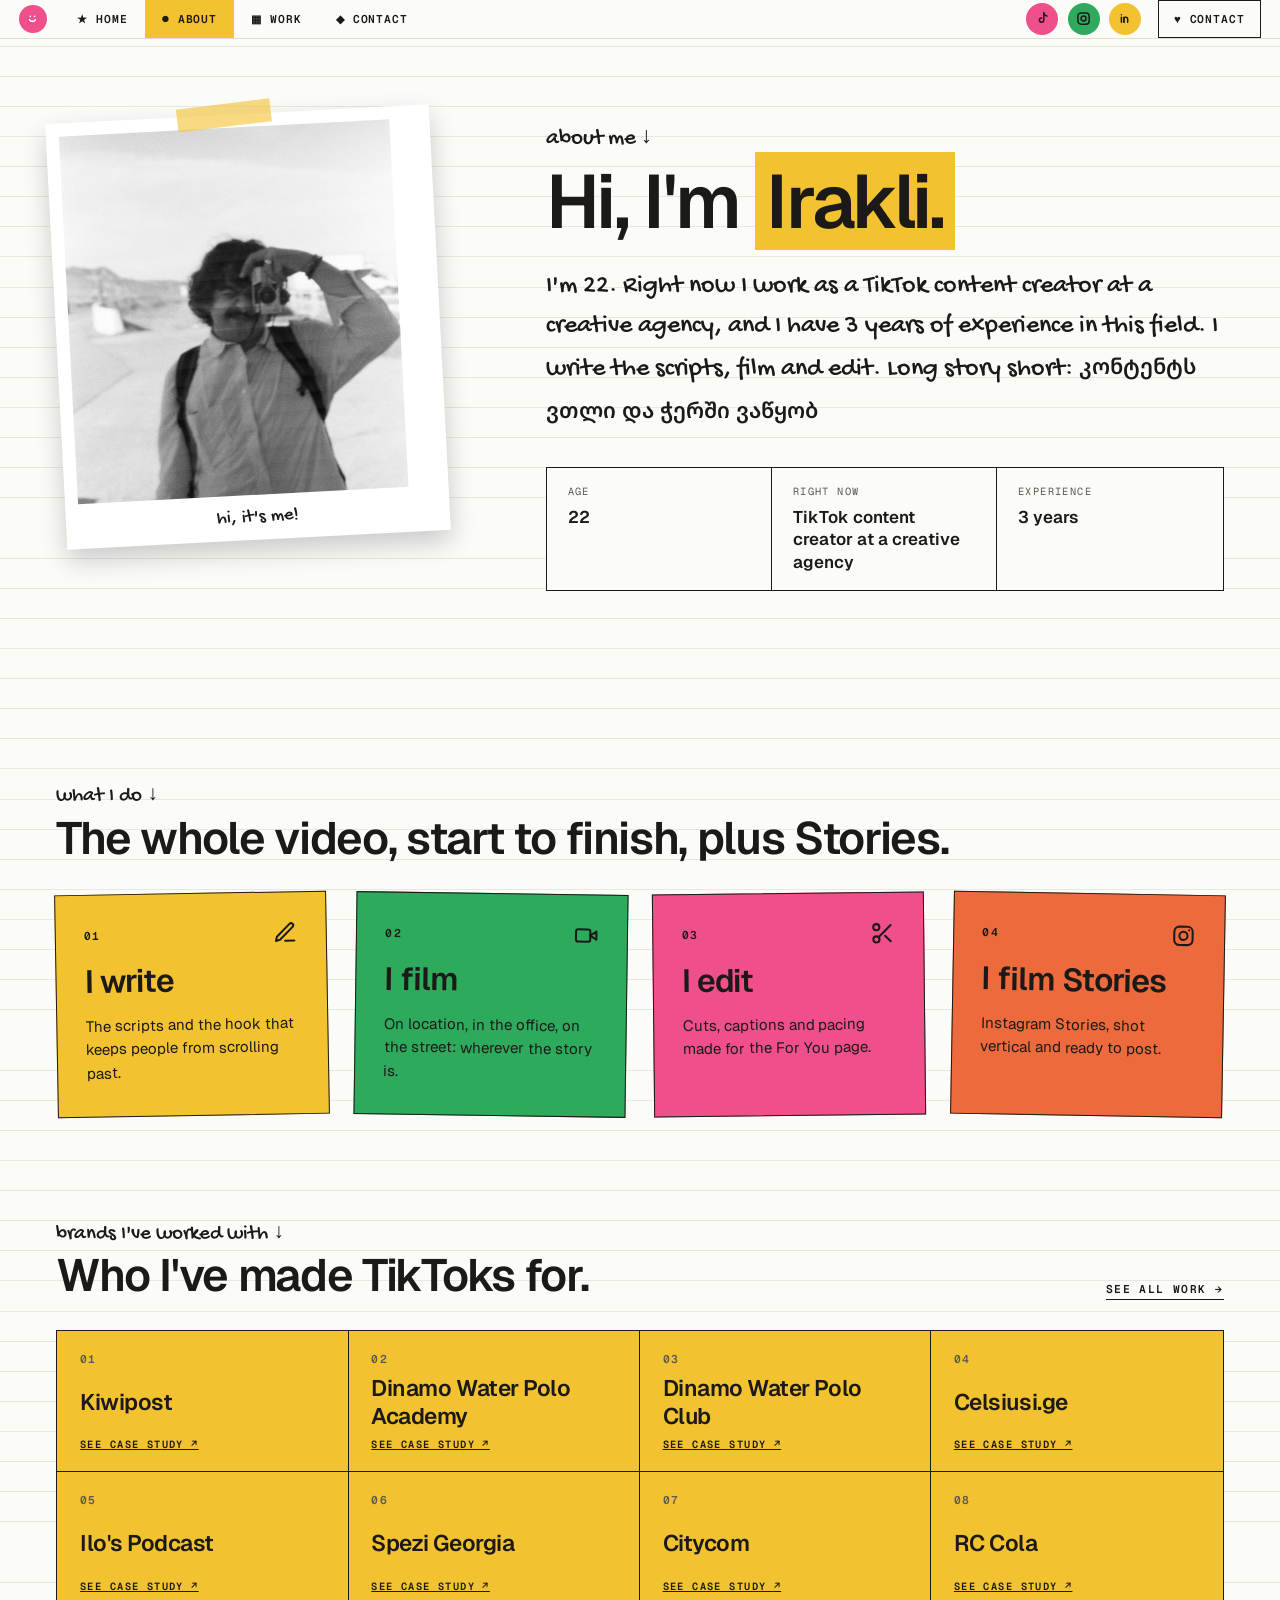
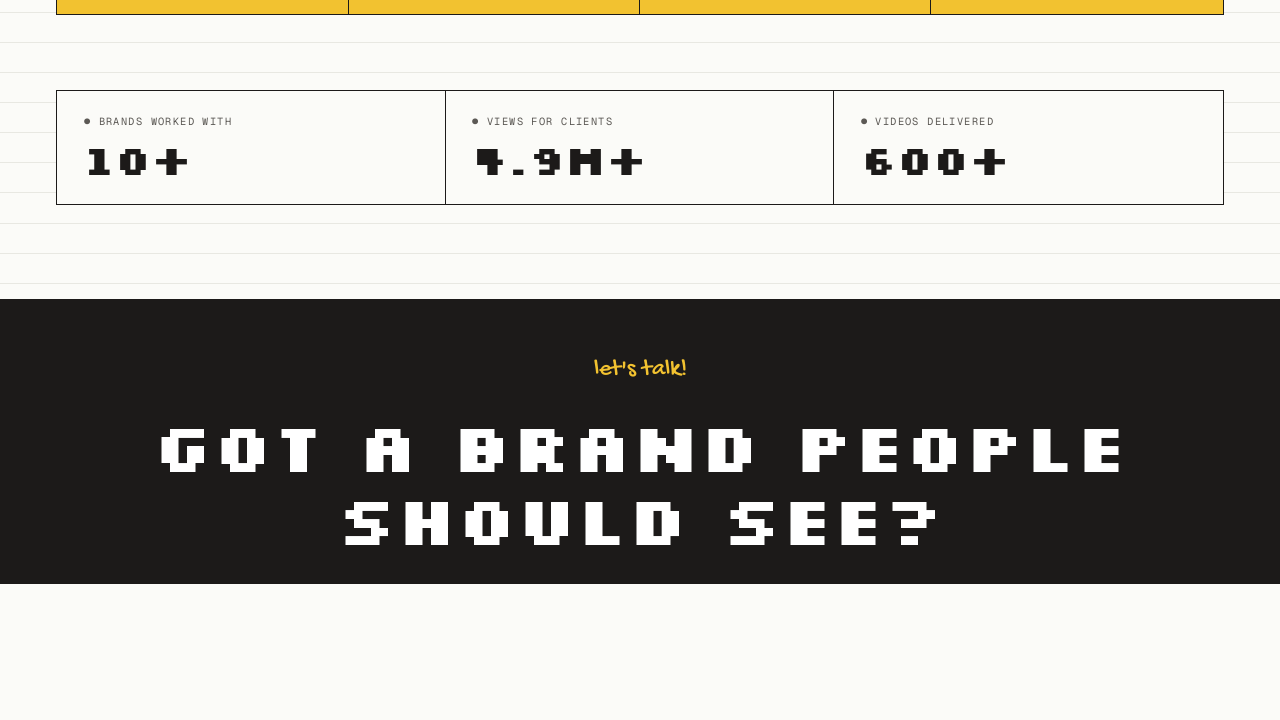
==== commit b46d21db: "Remove the on-set photo from the home and About pages Co-Authored-By: Claude Opus 5.5 <noreply@anthr" ====
--- a/About.html
+++ b/About.html
@@ -55,11 +55,6 @@
 <img src="assets/428924a46bc8e9712ab8777692a8602a.jpg" alt="Black and white photo of Irakli Jashi taking a picture with a film camera" style="width: 352px; height: 391px; object-fit: cover; object-position: 50% 32%; display: block">
 <div style="position: absolute; bottom: 12px; left: 0; right: 0; text-align: center; font-family: 'Gochi Hand', cursive; font-size: 20px">hi, it's me!</div>
 <span style="position: absolute; left: 140px; top: -12px; width: 100px; height: 24px; background: rgba(242,194,48,0.6); transform: rotate(-4deg)"></span>
-</div>
-<div style="position: absolute; right: 0; bottom: 0; width: 200px; padding: 10px 10px 36px; background: #ffffff; box-shadow: 0 12px 28px rgba(0,0,0,0.22); transform: rotate(4deg)">
-<img src="assets/63efd6d18c43aeaea1e216b9ceeee329.jpg" alt="Irakli Jashi on set in a showroom, in a Paramore T-shirt with a clip-on mic" style="width: 180px; height: 220px; object-fit: cover; display: block">
-<div style="position: absolute; bottom: 8px; left: 0; right: 0; text-align: center; font-family: 'Gochi Hand', cursive; font-size: 16px">on set</div>
-<span style="position: absolute; left: 60px; top: -10px; width: 80px; height: 20px; background: rgba(120,140,220,0.5); transform: rotate(6deg)"></span>
 </div>
 </div>
 <div style="flex-grow: 1; padding-top: 10px; display: flex; flex-direction: column">
--- a/assets/mobile.css
+++ b/assets/mobile.css
@@ -86,7 +86,7 @@
   .page-index #about > span[style*="position: absolute"] { left: 20px !important; }
   .page-index #about > div[style*="position: absolute"] { width: 150px !important; top: 60px !important; }
   .page-index #about > div[style*="left: 70px"] { left: 22px !important; }
-  .page-index #about > div[style*="right: 70px"] { right: 22px !important; }
+  .page-index #about > div[style*="right: 70px"] { right: auto !important; left: calc(50% - 75px) !important; }
   .page-index #about > div[style*="position: absolute"] img { width: 130px !important; height: 150px !important; }
   .page-index #about p { font-size: 20px !important; line-height: 30px !important; }
   .page-index #about .wob[style*="font-size: 18px"] { font-size: 15px !important; padding: 10px 14px !important; }
